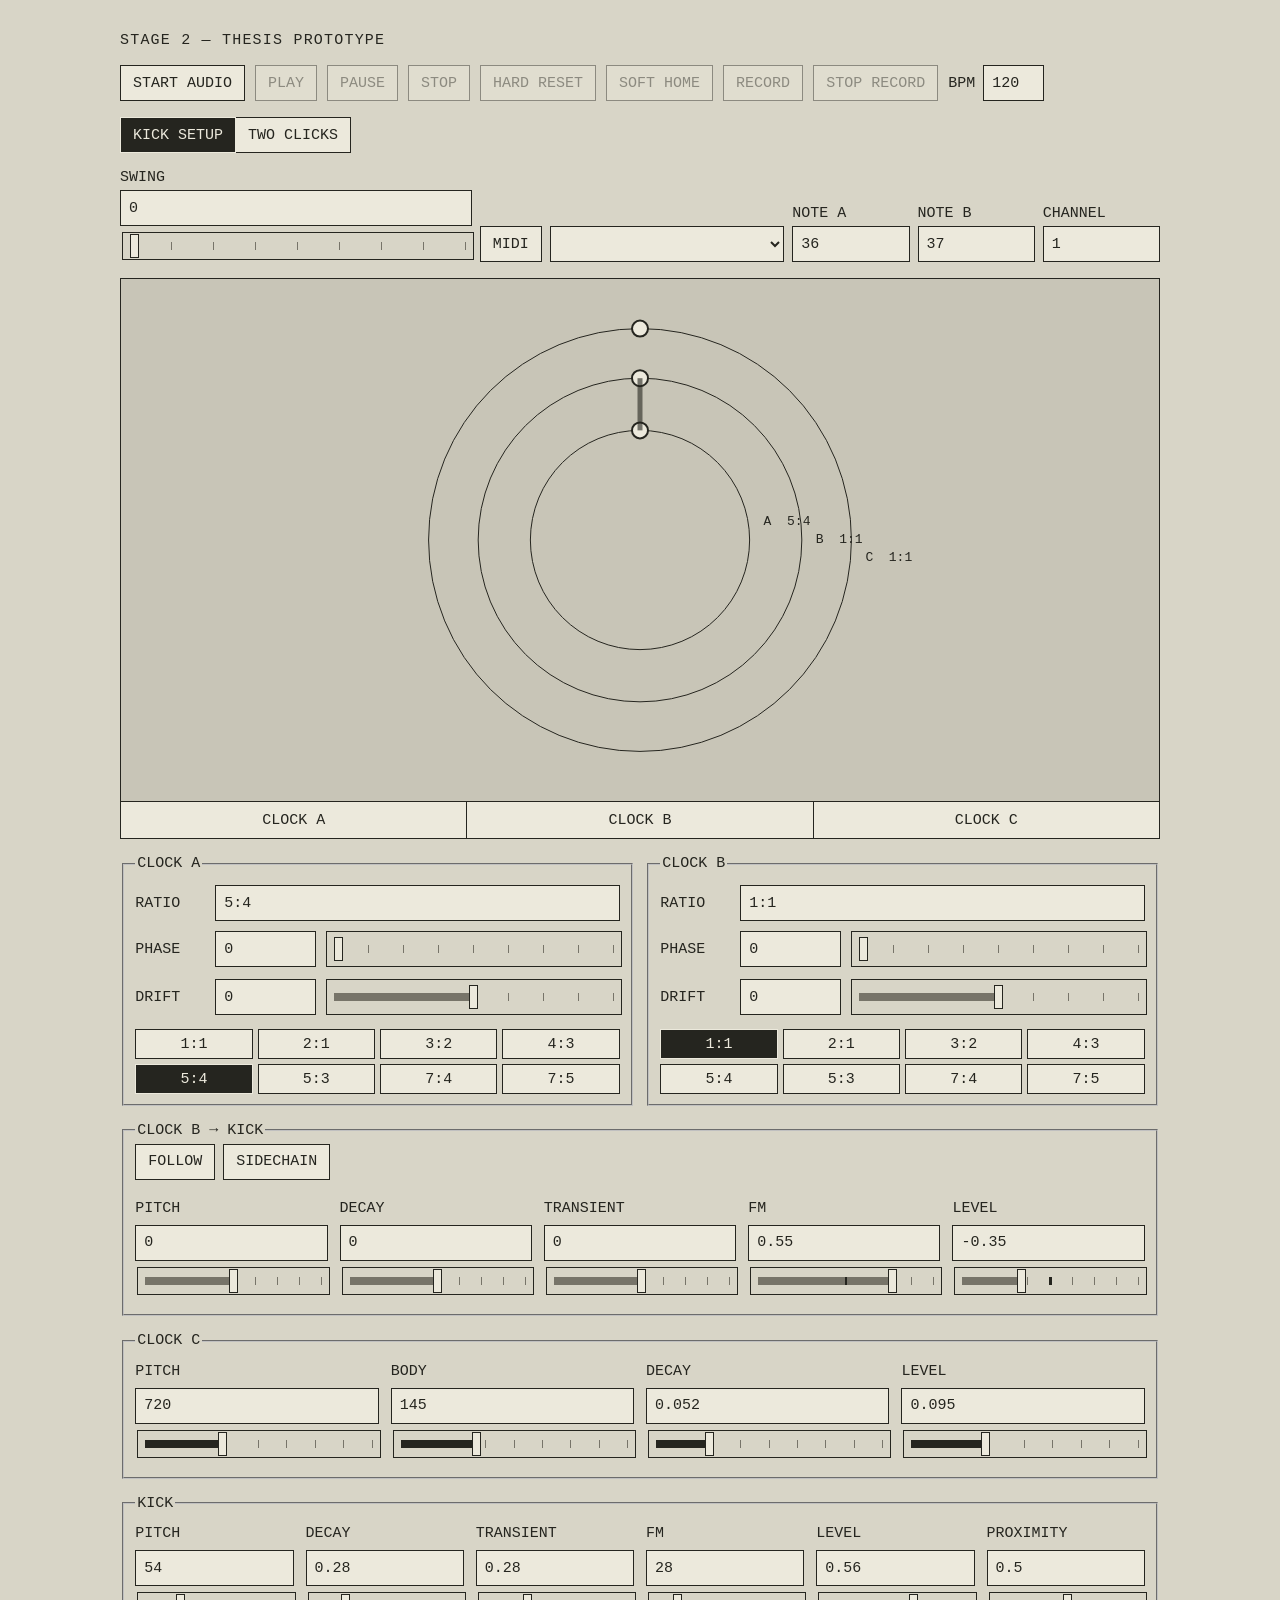
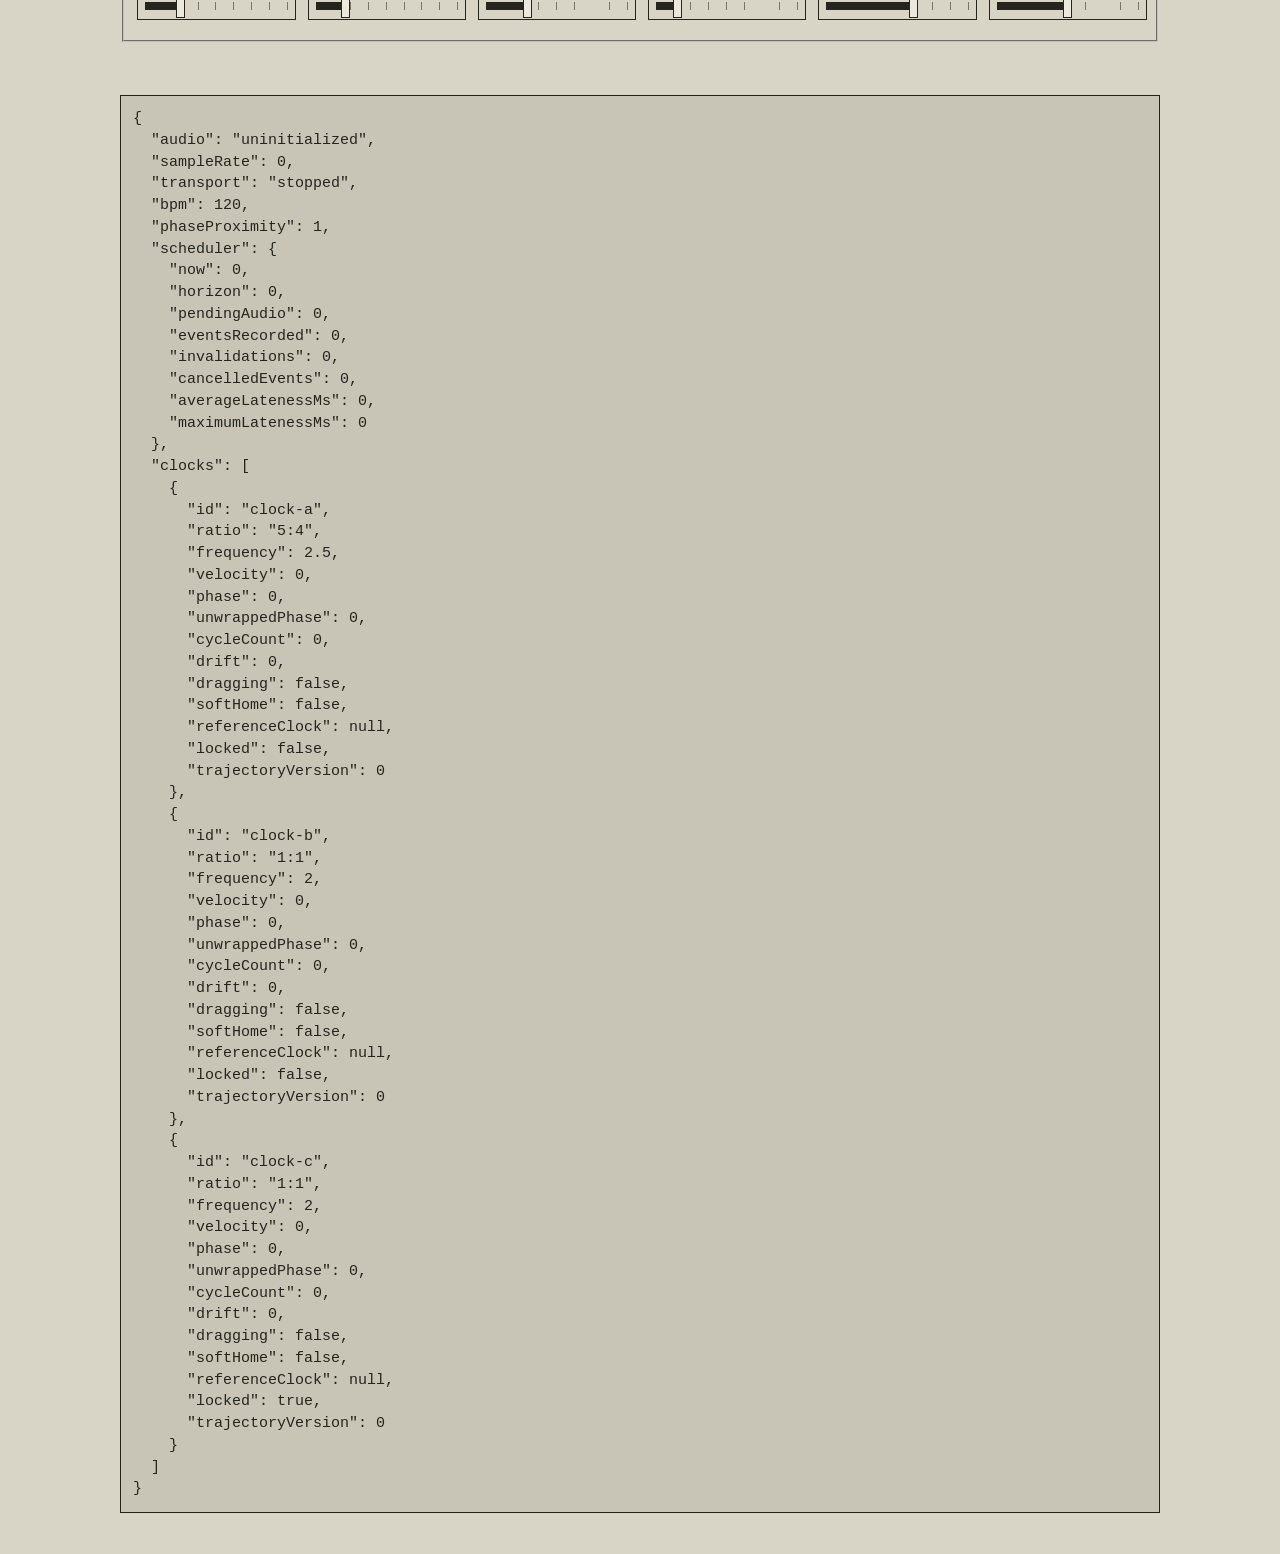
==== samples/drum-machine/index.html @ 8f6451f9 "Publish living portfolio with Hymnal Engine" ====
<!doctype html>
<html lang="en">
  <head>
    <meta charset="UTF-8" />
    <meta name="viewport" content="width=device-width, initial-scale=1.0" />
    <title>Thesis Prototype</title>
    <script type="module" crossorigin src="./assets/index-CJ86-yYq.js"></script>
    <link rel="stylesheet" crossorigin href="./assets/index-DaX0OiFf.css">
  </head>
  <body>
    <main>
      <h1>STAGE 2 — THESIS PROTOTYPE</h1>
      <section class="transport" aria-label="Transport">
        <button id="audio-start" type="button">START AUDIO</button>
        <button id="play" type="button" disabled>PLAY</button>
        <button id="pause" type="button" disabled>PAUSE</button>
        <button id="stop" type="button" disabled>STOP</button>
        <button id="hard-reset" type="button" disabled>HARD RESET</button>
        <button id="soft-home" type="button" disabled>SOFT HOME</button>
        <button id="record" type="button" disabled aria-pressed="false">RECORD</button>
        <button id="record-stop" type="button" disabled>STOP RECORD</button>
        <label>BPM <input id="bpm" type="number" min="20" max="300" step="1" value="120" /></label>
      </section>
      <div class="sound-mode" role="group" aria-label="Sound mode">
        <button id="mode-kick" type="button" aria-pressed="true">KICK SETUP</button>
        <button id="mode-clicks" type="button" aria-pressed="false">TWO CLICKS</button>
      </div>
      <div class="click-performance" aria-label="Two clicks controls">
        <label>SWING <span class="scaled-control parameter-control"><input id="click-swing" type="number" min="0" max="0.5" step="0.01" value="0" /><input class="parameter-scale" data-for="click-swing" type="range" min="0" max="0.5" step="0.01" value="0" aria-label="Swing scale" /></span></label>
        <button id="midi-connect" type="button">MIDI</button>
        <select id="midi-output" aria-label="MIDI output"></select>
        <label>NOTE A <input id="midi-note-a" type="number" min="0" max="127" step="1" value="36" /></label>
        <label>NOTE B <input id="midi-note-b" type="number" min="0" max="127" step="1" value="37" /></label>
        <label>CHANNEL <input id="midi-channel" type="number" min="1" max="16" step="1" value="1" /></label>
      </div>

      <section class="orbit-panel" aria-label="Orbital clock visualization">
        <canvas id="orbit" tabindex="0"></canvas>
        <div class="selection" role="group" aria-label="Clock selection">
          <button class="select-clock" type="button" data-select-clock="clock-a" aria-pressed="false">CLOCK A</button>
          <button class="select-clock" type="button" data-select-clock="clock-b" aria-pressed="false">CLOCK B</button>
          <button class="select-clock" type="button" data-select-clock="clock-c" aria-pressed="false">CLOCK C</button>
        </div>
      </section>

      <section class="clocks" aria-label="Clocks">
        <fieldset data-clock="clock-a">
          <legend>CLOCK A</legend>
          <label>RATIO <input class="ratio" type="text" value="5:4" inputmode="numeric" /></label>
          <label>PHASE <span class="scaled-control phase-control"><input class="phase" type="number" min="0" max="0.999" step="0.01" value="0" /><input class="phase-scale" type="range" min="0" max="0.999" step="0.001" value="0" aria-label="Clock A phase scale" /></span></label>
          <label>DRIFT <span class="scaled-control drift-control"><input class="drift" type="number" min="-0.1" max="0.1" step="0.001" value="0" /><input class="drift-scale" type="range" min="-0.1" max="0.1" step="0.001" value="0" aria-label="Clock A drift scale" /></span></label>
          <div class="quick-ratios" role="group" aria-label="Quick clock ratios">
            <button type="button" data-set-ratio="clock-a" data-ratio="1:1">1:1</button>
            <button type="button" data-set-ratio="clock-a" data-ratio="2:1">2:1</button>
            <button type="button" data-set-ratio="clock-a" data-ratio="3:2">3:2</button>
            <button type="button" data-set-ratio="clock-a" data-ratio="4:3">4:3</button>
            <button type="button" data-set-ratio="clock-a" data-ratio="5:4">5:4</button>
            <button type="button" data-set-ratio="clock-a" data-ratio="5:3">5:3</button>
            <button type="button" data-set-ratio="clock-a" data-ratio="7:4">7:4</button>
            <button type="button" data-set-ratio="clock-a" data-ratio="7:5">7:5</button>
          </div>
        </fieldset>

        <fieldset data-clock="clock-b">
          <legend>CLOCK B</legend>
          <label>RATIO <input class="ratio" type="text" value="1:1" inputmode="numeric" /></label>
          <label>PHASE <span class="scaled-control phase-control"><input class="phase" type="number" min="0" max="0.999" step="0.01" value="0" /><input class="phase-scale" type="range" min="0" max="0.999" step="0.001" value="0" aria-label="Clock B phase scale" /></span></label>
          <label>DRIFT <span class="scaled-control drift-control"><input class="drift" type="number" min="-0.1" max="0.1" step="0.001" value="0" /><input class="drift-scale" type="range" min="-0.1" max="0.1" step="0.001" value="0" aria-label="Clock B drift scale" /></span></label>
          <div class="quick-ratios" role="group" aria-label="Quick clock ratios">
            <button type="button" data-set-ratio="clock-b" data-ratio="1:1">1:1</button>
            <button type="button" data-set-ratio="clock-b" data-ratio="2:1">2:1</button>
            <button type="button" data-set-ratio="clock-b" data-ratio="3:2">3:2</button>
            <button type="button" data-set-ratio="clock-b" data-ratio="4:3">4:3</button>
            <button type="button" data-set-ratio="clock-b" data-ratio="5:4">5:4</button>
            <button type="button" data-set-ratio="clock-b" data-ratio="5:3">5:3</button>
            <button type="button" data-set-ratio="clock-b" data-ratio="7:4">7:4</button>
            <button type="button" data-set-ratio="clock-b" data-ratio="7:5">7:5</button>
          </div>
        </fieldset>
      </section>

      <fieldset class="clock-b-control" data-inactive="false">
        <legend>CLOCK B → KICK</legend>
        <div class="mode-controls">
          <button id="clock-b-follow" type="button" aria-pressed="false">FOLLOW</button>
          <button id="clock-b-sidechain" type="button" aria-pressed="false">SIDECHAIN</button>
        </div>
        <div class="parameter-grid">
          <label>PITCH <span class="scaled-control parameter-control bipolar-control"><input id="b-pitch" type="number" min="-1" max="1" step="0.05" value="0" /><input class="parameter-scale" data-for="b-pitch" type="range" min="-1" max="1" step="0.01" value="0" aria-label="Pitch modulation scale" /></span></label>
          <label>DECAY <span class="scaled-control parameter-control bipolar-control"><input id="b-decay" type="number" min="-1" max="1" step="0.05" value="0" /><input class="parameter-scale" data-for="b-decay" type="range" min="-1" max="1" step="0.01" value="0" aria-label="Decay modulation scale" /></span></label>
          <label>TRANSIENT <span class="scaled-control parameter-control bipolar-control"><input id="b-transient" type="number" min="-1" max="1" step="0.05" value="0" /><input class="parameter-scale" data-for="b-transient" type="range" min="-1" max="1" step="0.01" value="0" aria-label="Transient modulation scale" /></span></label>
          <label>FM <span class="scaled-control parameter-control bipolar-control"><input id="b-fm" type="number" min="-1" max="1" step="0.05" value="0.55" /><input class="parameter-scale" data-for="b-fm" type="range" min="-1" max="1" step="0.01" value="0.55" aria-label="FM modulation scale" /></span></label>
          <label>LEVEL <span class="scaled-control parameter-control bipolar-control"><input id="b-level" type="number" min="-1" max="1" step="0.05" value="-0.35" /><input class="parameter-scale" data-for="b-level" type="range" min="-1" max="1" step="0.01" value="-0.35" aria-label="Level modulation scale" /></span></label>
        </div>
      </fieldset>

      <fieldset class="clock-c-voice voice-parameters" aria-label="Clock C controls" data-inactive="false">
        <legend>CLOCK C</legend>
        <label>PITCH <span class="scaled-control parameter-control"><input id="clock-c-pitch" type="number" min="180" max="1800" step="10" value="720" /><input class="parameter-scale" data-for="clock-c-pitch" type="range" min="180" max="1800" step="10" value="720" aria-label="Clock C pitch scale" /></span></label>
        <label>BODY <span class="scaled-control parameter-control"><input id="clock-c-body" type="number" min="60" max="320" step="5" value="145" /><input class="parameter-scale" data-for="clock-c-body" type="range" min="60" max="320" step="5" value="145" aria-label="Clock C body scale" /></span></label>
        <label>DECAY <span class="scaled-control parameter-control"><input id="clock-c-decay" type="number" min="0.015" max="0.18" step="0.001" value="0.052" /><input class="parameter-scale" data-for="clock-c-decay" type="range" min="0.015" max="0.18" step="0.001" value="0.052" aria-label="Clock C decay scale" /></span></label>
        <label>LEVEL <span class="scaled-control parameter-control"><input id="clock-c-level" type="number" min="0" max="0.3" step="0.005" value="0.095" /><input class="parameter-scale" data-for="clock-c-level" type="range" min="0" max="0.3" step="0.005" value="0.095" aria-label="Clock C level scale" /></span></label>
      </fieldset>

      <fieldset class="voice" aria-label="Kick controls" data-inactive="false">
        <legend>KICK</legend>
        <label>PITCH <span class="scaled-control parameter-control"><input id="kick-pitch" type="number" min="28" max="140" step="1" value="54" /><input class="parameter-scale" data-for="kick-pitch" type="range" min="28" max="140" step="1" value="54" aria-label="Kick pitch scale" /></span></label>
        <label>DECAY <span class="scaled-control parameter-control"><input id="kick-decay" type="number" min="0.06" max="1.2" step="0.01" value="0.28" /><input class="parameter-scale" data-for="kick-decay" type="range" min="0.06" max="1.2" step="0.01" value="0.28" aria-label="Kick decay scale" /></span></label>
        <label>TRANSIENT <span class="scaled-control parameter-control"><input id="kick-transient" type="number" min="0" max="1" step="0.01" value="0.28" /><input class="parameter-scale" data-for="kick-transient" type="range" min="0" max="1" step="0.01" value="0.28" aria-label="Kick transient scale" /></span></label>
        <label>FM <span class="scaled-control parameter-control"><input id="kick-fm" type="number" min="0" max="220" step="1" value="28" /><input class="parameter-scale" data-for="kick-fm" type="range" min="0" max="220" step="1" value="28" aria-label="Kick FM scale" /></span></label>
        <label>LEVEL <span class="scaled-control parameter-control"><input id="kick-level" type="number" min="0" max="0.9" step="0.01" value="0.56" /><input class="parameter-scale" data-for="kick-level" type="range" min="0" max="0.9" step="0.01" value="0.56" aria-label="Kick level scale" /></span></label>
        <label>PROXIMITY <span class="scaled-control parameter-control"><input id="kick-proximity" type="number" min="0" max="1" step="0.01" value="0.5" /><input class="parameter-scale" data-for="kick-proximity" type="range" min="0" max="1" step="0.01" value="0.5" aria-label="Kick proximity scale" /></span></label>
      </fieldset>

      <output id="error" class="error" aria-live="polite"></output>
      <pre id="diagnostics" role="region" aria-label="Diagnostics"></pre>
    </main>
  </body>
</html>
---- samples/drum-machine/assets/index-DaX0OiFf.css ----
:root{color:#25251f;background:#d8d5c7;font-family:ui-monospace,SFMono-Regular,Menlo,Consolas,monospace;font-size:15px}*{box-sizing:border-box}body{margin:0;min-width:320px;min-height:100vh}main{width:min(1040px,calc(100% - 32px));margin:32px auto}h1{margin:0 0 16px;font-size:1rem;font-weight:500;letter-spacing:.08em}.transport,.clocks{display:flex;flex-wrap:wrap;gap:10px;margin-bottom:16px}.sound-mode{display:inline-flex;margin-bottom:16px}.sound-mode button+button{border-left:0}.sound-mode button[aria-pressed=true]{color:#ece9dc;background:#25251f}.click-performance{display:grid;grid-template-columns:minmax(220px,1.5fr) auto minmax(150px,1fr) repeat(3,minmax(90px,.5fr));align-items:end;gap:8px;margin-bottom:16px}.click-performance label{display:grid;gap:4px}select{width:100%;min-height:36px;border:1px solid currentColor;border-radius:0;color:inherit;background:#ece9dc;font:inherit}.voice,.clock-b-control,.clock-c-voice{transition:opacity .12s linear}.voice[data-inactive=true],.clock-b-control[data-inactive=true],.clock-c-voice[data-inactive=true]{opacity:.38}.orbit-panel{margin-bottom:16px;border:1px solid currentColor;background:#c8c5b7}#orbit{display:block;width:100%;height:clamp(360px,58vh,590px);touch-action:none;cursor:crosshair}.selection{display:flex;border-top:1px solid currentColor}.selection button{flex:1;border-width:0 1px 0 0}.selection button:last-child{border-right:0}.selection button[aria-pressed=true]{color:#ece9dc;background:#25251f}.clocks fieldset,.voice,.clock-b-control{flex:1 1 320px;min-width:0}.voice{display:grid;grid-template-columns:repeat(6,minmax(110px,1fr));gap:12px;margin-bottom:16px}.voice-parameters{display:grid;grid-template-columns:repeat(4,minmax(120px,1fr));gap:12px;margin-bottom:16px}.voice-parameters label{display:grid;grid-template-columns:1fr}.quick-ratios{display:grid;grid-template-columns:repeat(4,minmax(48px,1fr));gap:5px;margin-top:12px}.quick-ratios button{min-height:30px;padding:4px}.quick-ratios button[aria-pressed=true],.mode-controls button[aria-pressed=true]{color:#ece9dc;background:#25251f}.clock-b-control{margin-bottom:16px}.mode-controls{display:flex;gap:8px;margin-bottom:12px}.parameter-grid{display:grid;grid-template-columns:repeat(5,minmax(110px,1fr));gap:12px}.parameter-grid label{display:grid;grid-template-columns:1fr}button,input{min-height:36px;border:1px solid currentColor;border-radius:0;color:inherit;background:#ece9dc;font:inherit}button{padding:7px 12px;cursor:pointer}button:active:not(:disabled){transform:translate(1px,1px)}button:disabled{cursor:not-allowed;opacity:.42}#soft-home[data-active=true]{box-shadow:inset 0 0 0 3px currentColor;font-weight:700}label{display:inline-flex;align-items:center;gap:8px}fieldset label{display:grid;grid-template-columns:72px minmax(0,1fr);margin:8px 0}.voice label{display:grid;grid-template-columns:1fr}input{width:100%;padding:6px 8px}.scaled-control{display:grid;grid-template-columns:minmax(74px,.34fr) minmax(140px,1fr);align-items:center;gap:8px}.scaled-control input[type=range]{--scale-position: 0%;appearance:none;min-height:36px;padding:0 7px;border:1px solid currentColor;background-color:#d8d5c7;background-image:linear-gradient(to right,#25251f 0 var(--scale-position),transparent var(--scale-position)),repeating-linear-gradient(to right,transparent 0 calc(12.5% - 1px),#777469 calc(12.5% - 1px) 12.5%);background-position:7px center;background-size:calc(100% - 14px) 8px;background-repeat:no-repeat;cursor:ew-resize}.scaled-control input[type=range]::-webkit-slider-thumb{appearance:none;width:9px;height:24px;border:1px solid #25251f;background:#ece9dc}.scaled-control input[type=range]::-moz-range-thumb{width:9px;height:24px;border:1px solid #25251f;border-radius:0;background:#ece9dc}.drift-control input[type=range]{background-image:linear-gradient(to right,transparent 49.4%,#25251f 49.4% 50.6%,transparent 50.6%),linear-gradient(to right,#777469 0 var(--scale-position),transparent var(--scale-position)),repeating-linear-gradient(to right,transparent 0 calc(12.5% - 1px),#777469 calc(12.5% - 1px) 12.5%)}.parameter-control{grid-template-columns:1fr;gap:4px}.parameter-control input[type=range]{min-height:28px}.bipolar-control input[type=range]{background-image:linear-gradient(to right,transparent 49.4%,#25251f 49.4% 50.6%,transparent 50.6%),linear-gradient(to right,#777469 0 var(--scale-position),transparent var(--scale-position)),repeating-linear-gradient(to right,transparent 0 calc(12.5% - 1px),#777469 calc(12.5% - 1px) 12.5%)}button:focus-visible,input:focus-visible{outline:3px double #25251f;outline-offset:2px}.error{display:block;min-height:1.5em;color:#7a1712}#diagnostics{min-height:260px;overflow:auto;border:1px solid currentColor;padding:12px;background:#c8c5b7;line-height:1.45;white-space:pre-wrap}@media(max-width:720px){.voice,.parameter-grid,.voice-parameters{grid-template-columns:repeat(2,minmax(120px,1fr))}#orbit{height:380px}.scaled-control{grid-template-columns:84px minmax(110px,1fr)}.parameter-control{grid-template-columns:1fr}.click-performance{grid-template-columns:repeat(2,minmax(130px,1fr))}}
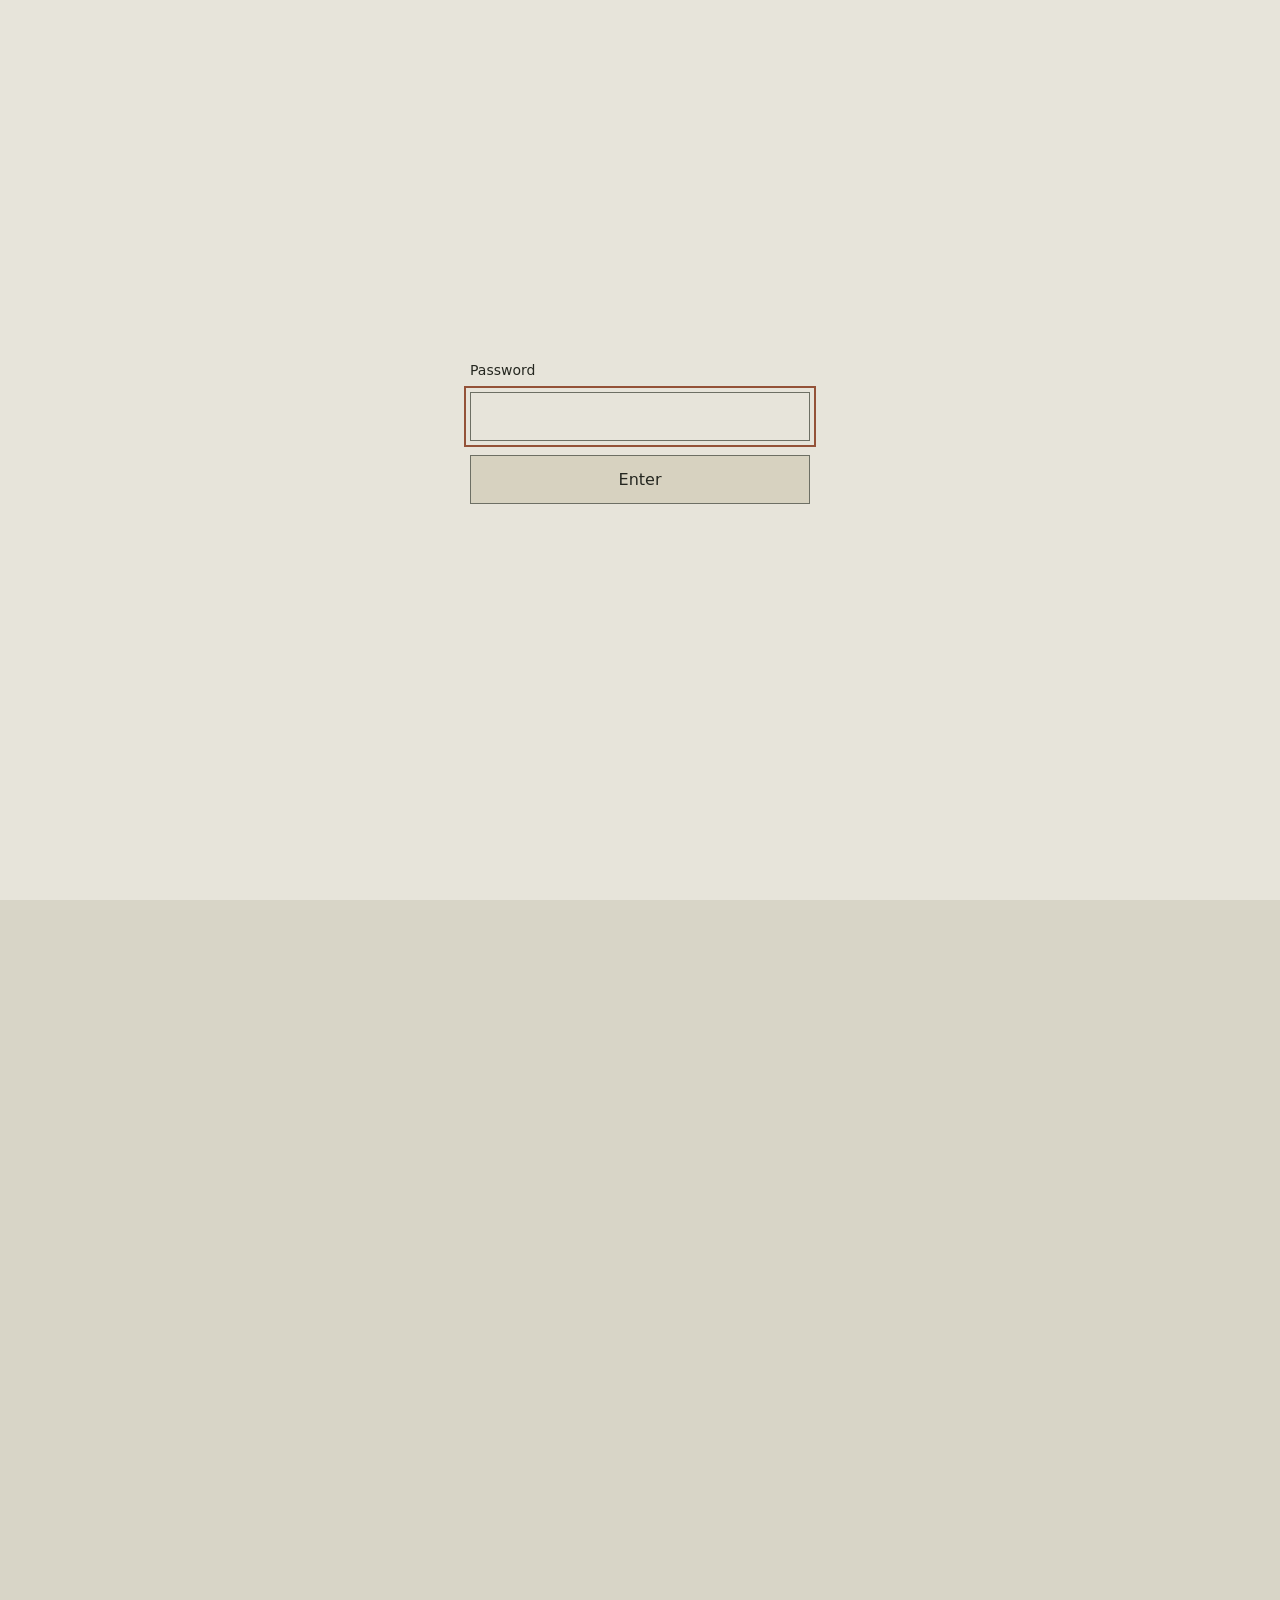
==== commit 2b7b27ee: "Showcase newsletters and Megalith with a password screen" ====
--- a/samples/drum-machine/index.html
+++ b/samples/drum-machine/index.html
@@ -6,7 +6,7 @@
     <title>Thesis Prototype</title>
     <script type="module" crossorigin src="./assets/index-CJ86-yYq.js"></script>
     <link rel="stylesheet" crossorigin href="./assets/index-DaX0OiFf.css">
-  </head>
+  <link rel="stylesheet" href="../../password-gate.css"><script src="../../password-gate.js"></script></head>
   <body>
     <main>
       <h1>STAGE 2 — THESIS PROTOTYPE</h1>
--- a/password-gate.css
+++ b/password-gate.css
@@ -0,0 +1,12 @@
+/* This is a presentation gate. Static files remain publicly accessible. */
+html.password-locked{overflow:hidden!important}
+html.password-locked body>*{visibility:hidden!important}
+html.password-locked #password-gate{visibility:visible!important}
+#password-gate{position:fixed;inset:0;z-index:2147483647;display:grid;place-items:center;box-sizing:border-box;padding:24px;background:#e7e4da;color:#252720;font:16px system-ui,sans-serif}
+#password-gate form{width:min(100%,340px);display:grid;gap:14px}
+#password-gate label{font-size:14px}
+#password-gate input,#password-gate button{box-sizing:border-box;min-width:0;border:1px solid #6d6f64;border-radius:0;background:transparent;color:inherit;font:inherit;padding:14px}
+#password-gate button{cursor:pointer;background:#d7d2c0}
+#password-gate :focus-visible{outline:2px solid #945238;outline-offset:4px}
+#password-gate [aria-invalid=true]{border-color:#945238}
+#password-gate p{min-height:1.5em;margin:0;font-size:14px;line-height:1.5;color:#85412b}
